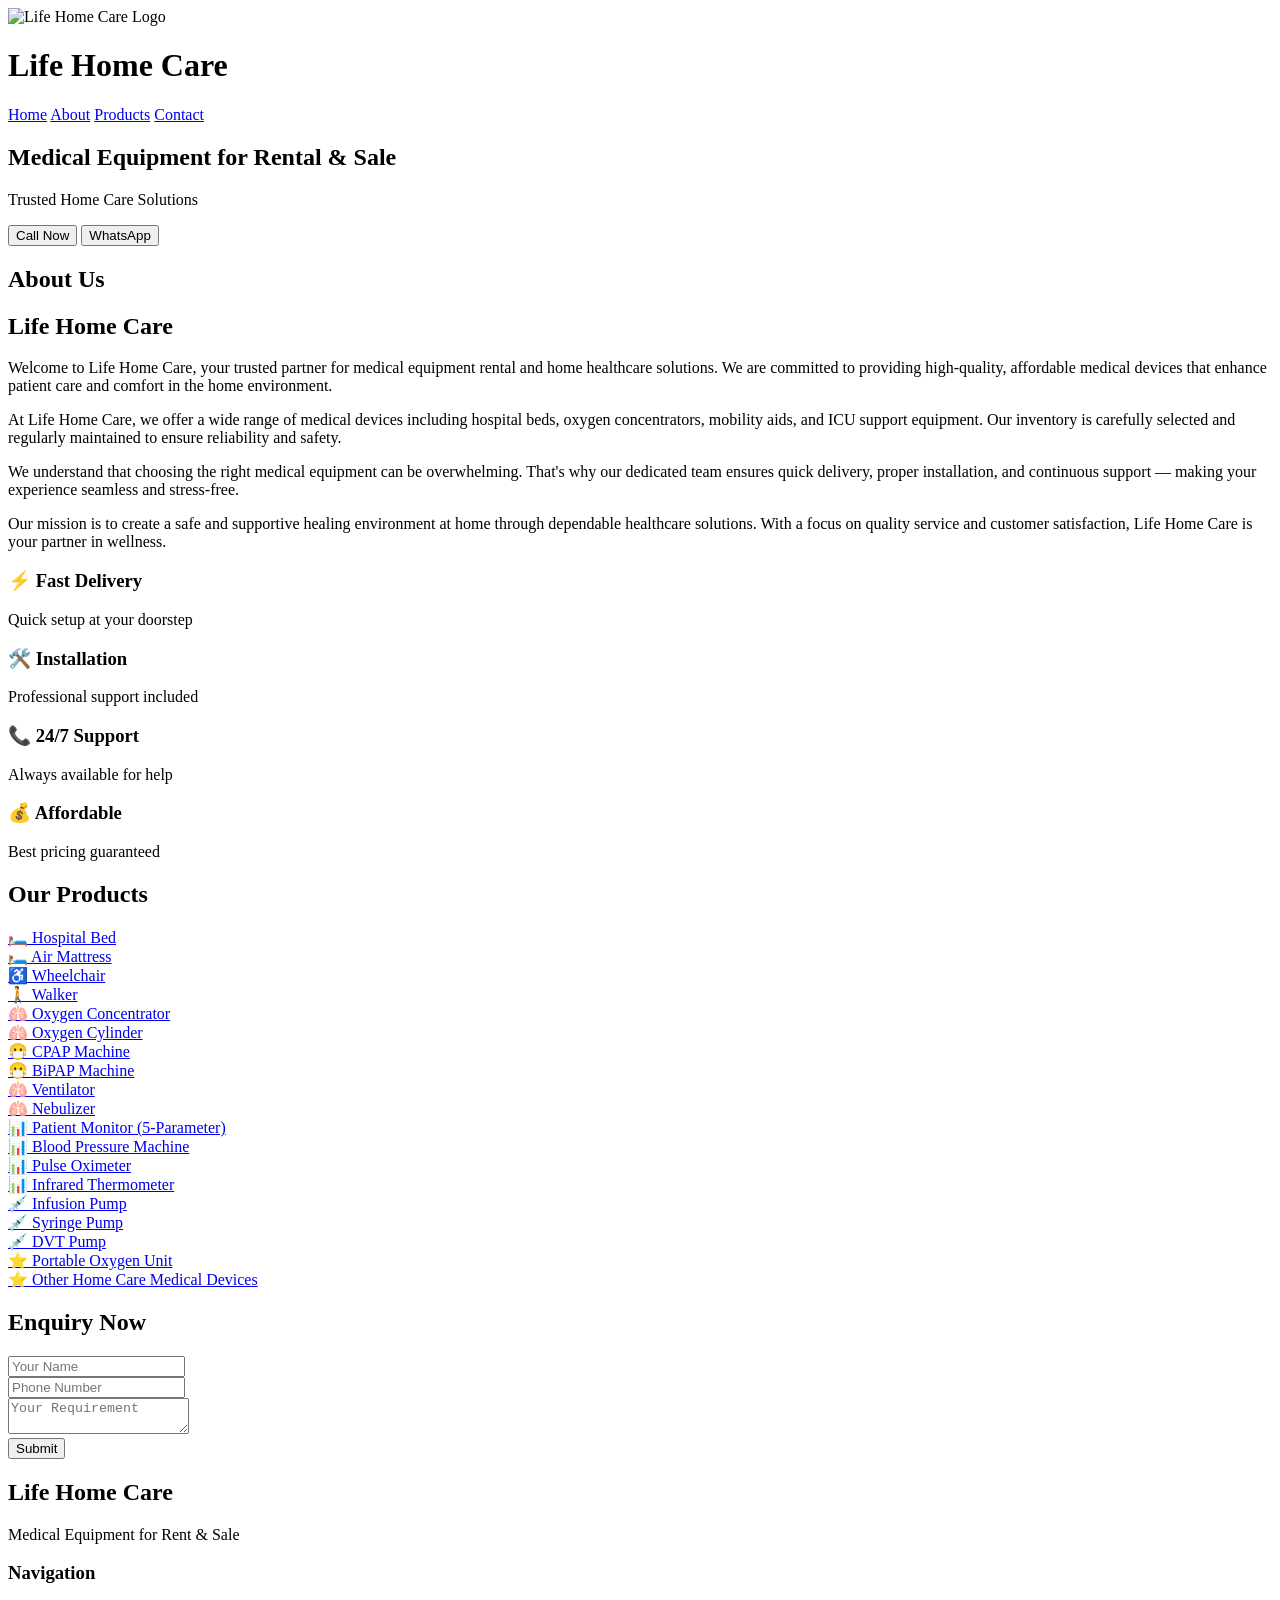
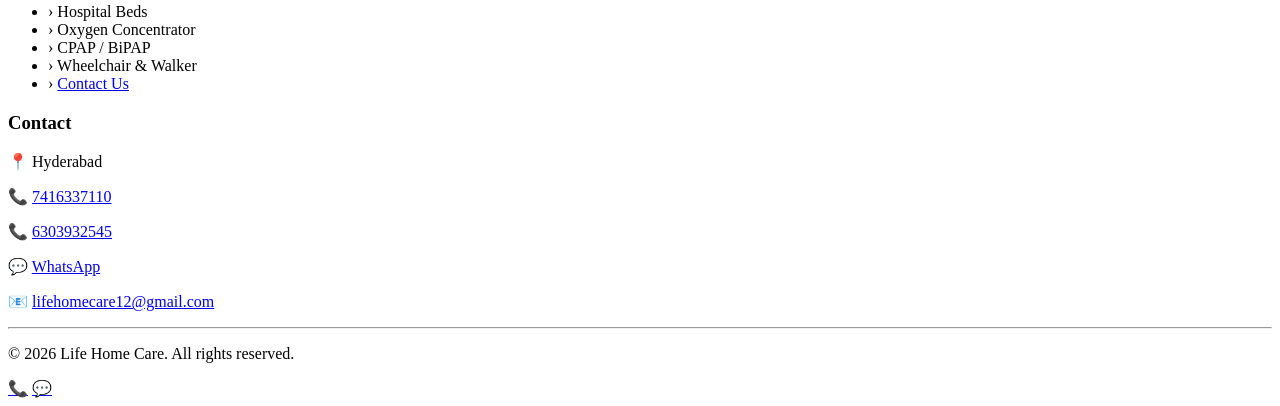
==== index.html @ 4f611ae8 "Refactor: Separate HTML into cleaner structure with external CSS and JS" ====
<!DOCTYPE html>
<html lang="en">
<head>
  <meta charset="UTF-8">
  <meta name="viewport" content="width=device-width, initial-scale=1.0">
  <meta name="description" content="Life Home Care - Medical Equipment Rental & Sale. Hospital beds, oxygen concentrators, mobility aids, and ICU support equipment. Quick delivery and 24/7 support available in Hyderabad.">
  <meta name="theme-color" content="#00a896">
  
  <!-- Open Graph for Social Media -->
  <meta property="og:title" content="Life Home Care - Medical Equipment Rental & Sale">
  <meta property="og:description" content="Trusted home care solutions with quick delivery and professional support">
  <meta property="og:type" content="business.business">
  
  <title>Life Home Care - Medical Equipment Rental & Sale in Hyderabad</title>
  
  <link href="https://fonts.googleapis.com/css2?family=Poppins:wght@300;400;600&display=swap" rel="stylesheet">
  <link rel="stylesheet" href="styles.css">
</head>

<body>
  <!-- HEADER -->
  <header>
    <div class="header-brand">
      <img src="logo.jpg" alt="Life Home Care Logo" class="logo">
      <h1 class="brand-name">Life <span class="brand-highlight">Home Care</span></h1>
    </div>
    
    <nav class="navbar">
      <a href="#home" class="nav-link">Home</a>
      <a href="#about" class="nav-link">About</a>
      <a href="#products" class="nav-link">Products</a>
      <a href="#contact" class="nav-link">Contact</a>
    </nav>
  </header>

  <!-- MAIN CONTENT -->
  <main>
    <!-- HERO SECTION -->
    <section id="home" class="hero">
      <div class="hero-content">
        <h1 class="hero-title">Medical Equipment for Rental & Sale</h1>
        <p class="hero-subtitle">Trusted Home Care Solutions</p>
        
        <div class="hero-buttons">
          <button class="btn btn-primary" data-action="call">Call Now</button>
          <button class="btn btn-secondary" data-action="whatsapp">WhatsApp</button>
        </div>
      </div>
    </section>

    <!-- ABOUT SECTION -->
    <section id="about" class="section about">
      <div class="container">
        <h2 class="section-subtitle">About Us</h2>
        <h1 class="section-title">Life Home Care</h1>
        
        <div class="about-content">
          <p>Welcome to <span class="text-accent">Life Home Care</span>, your trusted partner for medical equipment rental and home healthcare solutions. We are committed to providing high-quality, affordable medical devices that enhance patient care and comfort in the home environment.</p>

          <p>At <span class="text-highlight">Life Home Care</span>, we offer a wide range of medical devices including hospital beds, oxygen concentrators, mobility aids, and ICU support equipment. Our inventory is carefully selected and regularly maintained to ensure reliability and safety.</p>

          <p>We understand that choosing the right medical equipment can be overwhelming. That's why our dedicated team ensures quick delivery, proper installation, and continuous support — making your experience seamless and stress-free.</p>

          <p>Our mission is to create a safe and supportive healing environment at home through dependable healthcare solutions. With a focus on quality service and customer satisfaction, <span class="text-accent">Life Home Care</span> is your partner in wellness.</p>
        </div>

        <!-- HIGHLIGHTS -->
        <div class="highlights">
          <div class="highlight-card">
            <h3>⚡ Fast Delivery</h3>
            <p>Quick setup at your doorstep</p>
          </div>

          <div class="highlight-card">
            <h3>🛠️ Installation</h3>
            <p>Professional support included</p>
          </div>

          <div class="highlight-card">
            <h3>📞 24/7 Support</h3>
            <p>Always available for help</p>
          </div>

          <div class="highlight-card">
            <h3>💰 Affordable</h3>
            <p>Best pricing guaranteed</p>
          </div>
        </div>
      </div>
    </section>

    <!-- PRODUCTS SECTION -->
    <section id="products" class="section products-section">
      <div class="container">
        <h2 class="section-title">Our Products</h2>
        
        <div class="products-grid">
          <!-- Patient Care Equipment -->
          <div class="product-card">
            <a href="https://wa.me/916303932545?text=Hospital%20Bed" rel="noopener noreferrer">🛏️ Hospital Bed</a>
          </div>
          <div class="product-card">
            <a href="https://wa.me/916303932545?text=Air%20Mattress" rel="noopener noreferrer">🛏️ Air Mattress</a>
          </div>
          <div class="product-card">
            <a href="https://wa.me/916303932545?text=Wheelchair" rel="noopener noreferrer">♿ Wheelchair</a>
          </div>
          <div class="product-card">
            <a href="https://wa.me/916303932545?text=Walker" rel="noopener noreferrer">🚶 Walker</a>
          </div>

          <!-- Respiratory Equipment -->
          <div class="product-card">
            <a href="https://wa.me/916303932545?text=Oxygen%20Concentrator" rel="noopener noreferrer">🫁 Oxygen Concentrator</a>
          </div>
          <div class="product-card">
            <a href="https://wa.me/916303932545?text=Oxygen%20Cylinder" rel="noopener noreferrer">🫁 Oxygen Cylinder</a>
          </div>
          <div class="product-card">
            <a href="https://wa.me/916303932545?text=CPAP%20Machine" rel="noopener noreferrer">😷 CPAP Machine</a>
          </div>
          <div class="product-card">
            <a href="https://wa.me/916303932545?text=BiPAP%20Machine" rel="noopener noreferrer">😷 BiPAP Machine</a>
          </div>
          <div class="product-card">
            <a href="https://wa.me/916303932545?text=Ventilator" rel="noopener noreferrer">🫁 Ventilator</a>
          </div>
          <div class="product-card">
            <a href="https://wa.me/916303932545?text=Nebulizer" rel="noopener noreferrer">🫁 Nebulizer</a>
          </div>

          <!-- Monitoring Devices -->
          <div class="product-card">
            <a href="https://wa.me/916303932545?text=Patient%20Monitor" rel="noopener noreferrer">📊 Patient Monitor (5-Parameter)</a>
          </div>
          <div class="product-card">
            <a href="https://wa.me/916303932545?text=Blood%20Pressure%20Machine" rel="noopener noreferrer">📊 Blood Pressure Machine</a>
          </div>
          <div class="product-card">
            <a href="https://wa.me/916303932545?text=Pulse%20Oximeter" rel="noopener noreferrer">📊 Pulse Oximeter</a>
          </div>
          <div class="product-card">
            <a href="https://wa.me/916303932545?text=Infrared%20Thermometer" rel="noopener noreferrer">📊 Infrared Thermometer</a>
          </div>

          <!-- Medical Pumps & Support -->
          <div class="product-card">
            <a href="https://wa.me/916303932545?text=Infusion%20Pump" rel="noopener noreferrer">💉 Infusion Pump</a>
          </div>
          <div class="product-card">
            <a href="https://wa.me/916303932545?text=Syringe%20Pump" rel="noopener noreferrer">💉 Syringe Pump</a>
          </div>
          <div class="product-card">
            <a href="https://wa.me/916303932545?text=DVT%20Pump" rel="noopener noreferrer">💉 DVT Pump</a>
          </div>

          <!-- Additional Equipment -->
          <div class="product-card">
            <a href="https://wa.me/916303932545?text=Portable%20Oxygen%20Unit" rel="noopener noreferrer">⭐ Portable Oxygen Unit</a>
          </div>
          <div class="product-card">
            <a href="https://wa.me/916303932545?text=Other%20Home%20Care%20Medical%20Devices" rel="noopener noreferrer">⭐ Other Home Care Medical Devices</a>
          </div>
        </div>
      </div>
    </section>

    <!-- CONTACT SECTION -->
    <section id="contact" class="section contact">
      <div class="container">
        <h2 class="section-title">Enquiry Now</h2>
        
        <form class="contact-form" action="https://formsubmit.co/lifehomecare12@gmail.com" method="POST">
          <input type="hidden" name="_captcha" value="false">
          <input type="hidden" name="_next" value="https://abbasahmed11072.github.io/lifehomecare/">
          
          <div class="form-group">
            <input type="text" name="name" placeholder="Your Name" required aria-label="Full Name">
          </div>
          
          <div class="form-group">
            <input type="tel" name="phone" placeholder="Phone Number" required aria-label="Phone Number">
          </div>
          
          <div class="form-group">
            <textarea name="message" placeholder="Your Requirement" aria-label="Message"></textarea>
          </div>
          
          <button type="submit" class="btn btn-submit">Submit</button>
        </form>
      </div>
    </section>
  </main>

  <!-- FOOTER -->
  <footer class="footer">
    <div class="container">
      <div class="footer-grid">
        <div class="footer-section">
          <h2 class="footer-title">Life Home Care</h2>
          <p>Medical Equipment for Rent & Sale</p>
        </div>

        <div class="footer-section">
          <h3>Navigation</h3>
          <ul class="footer-list">
            <li>› Hospital Beds</li>
            <li>› Oxygen Concentrator</li>
            <li>› CPAP / BiPAP</li>
            <li>› Wheelchair & Walker</li>
            <li>› <a href="#contact">Contact Us</a></li>
          </ul>
        </div>

        <div class="footer-section">
          <h3>Contact</h3>
          <p>📍 Hyderabad</p>
          <p>📞 <a href="tel:+917416337110">7416337110</a></p>
          <p>📞 <a href="tel:+916303932545">6303932545</a></p>
          <p>💬 <a href="https://wa.me/916303932545" rel="noopener noreferrer">WhatsApp</a></p>
          <p>📧 <a href="mailto:lifehomecare12@gmail.com">lifehomecare12@gmail.com</a></p>
        </div>
      </div>

      <hr class="footer-divider">
      <p class="footer-copyright">© 2026 Life Home Care. All rights reserved.</p>
    </div>
  </footer>

  <!-- FLOATING ACTION BUTTONS -->
  <a href="tel:+916303932545" class="floating-btn call-btn" aria-label="Call us">📞</a>
  <a href="https://wa.me/916303932545" class="floating-btn whatsapp-btn" aria-label="Contact us on WhatsApp" rel="noopener noreferrer">💬</a>

  <script src="script.js"></script>
</body>
</html>
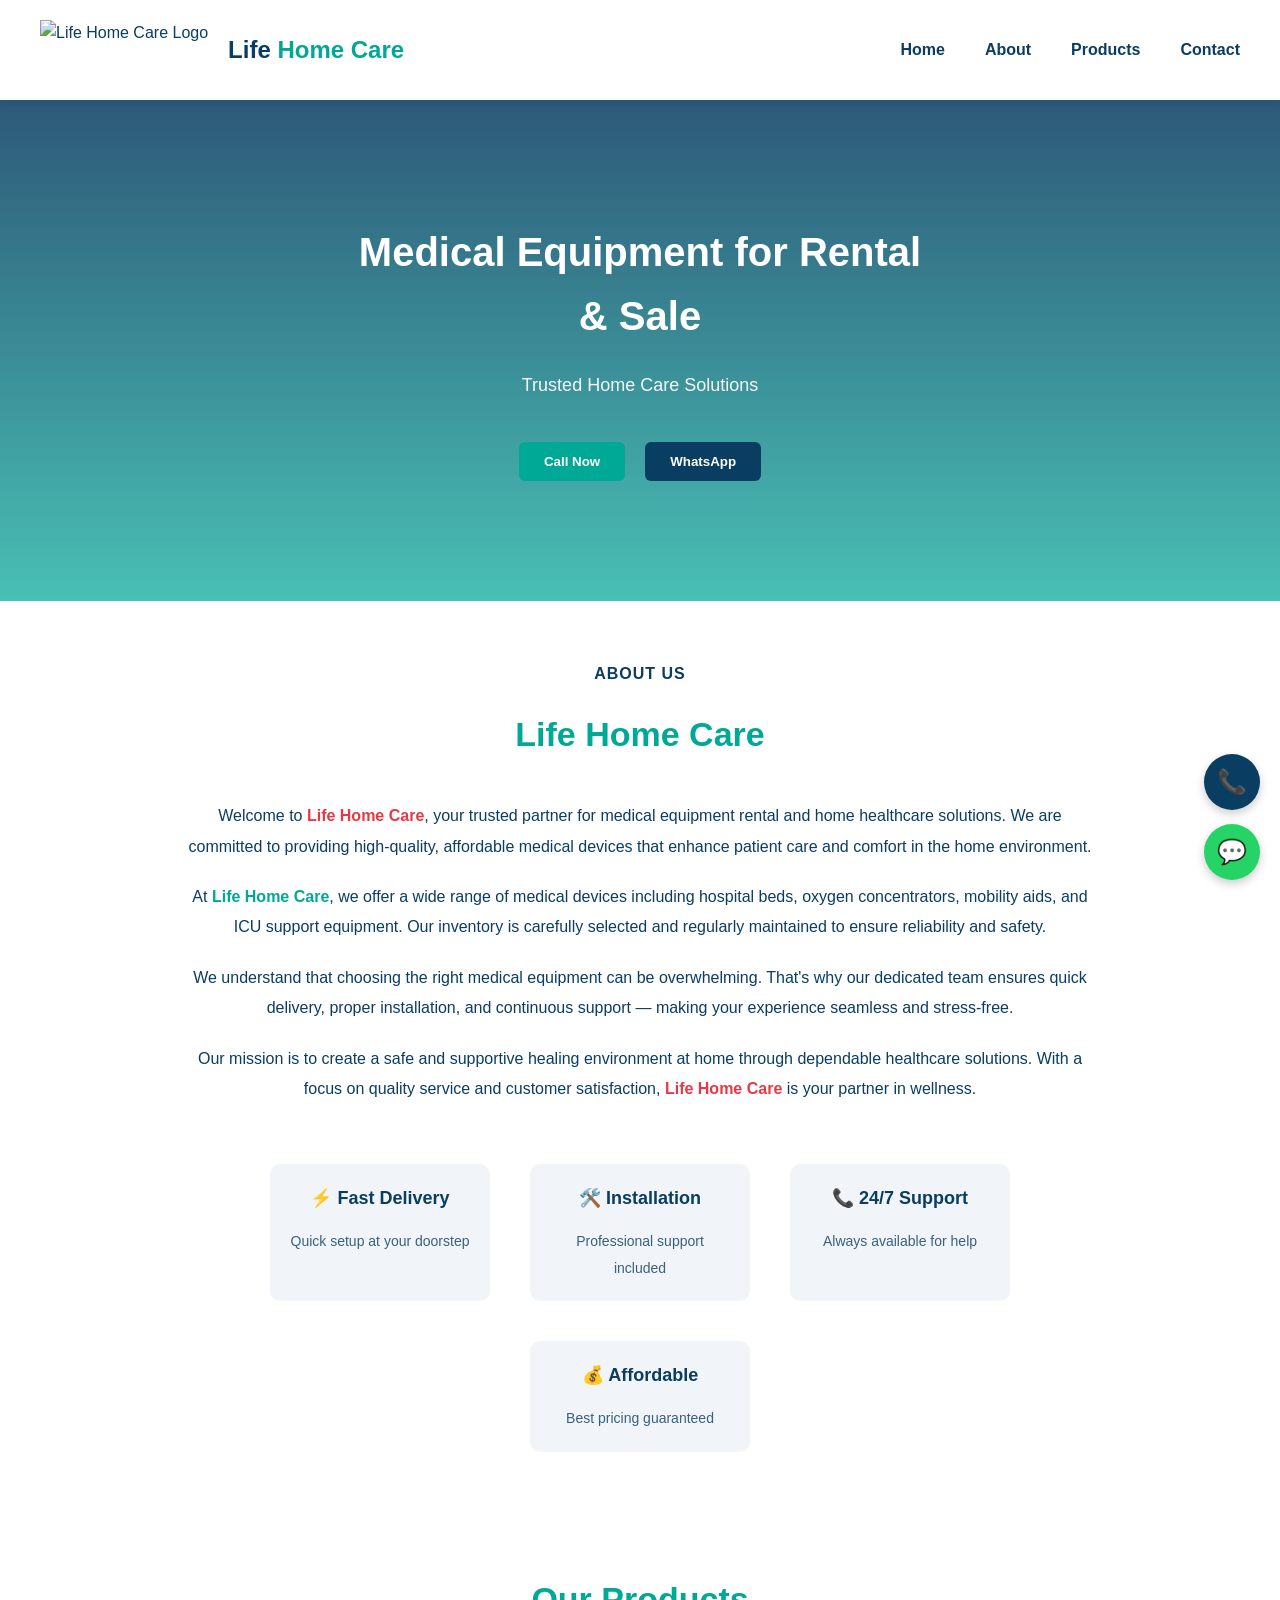
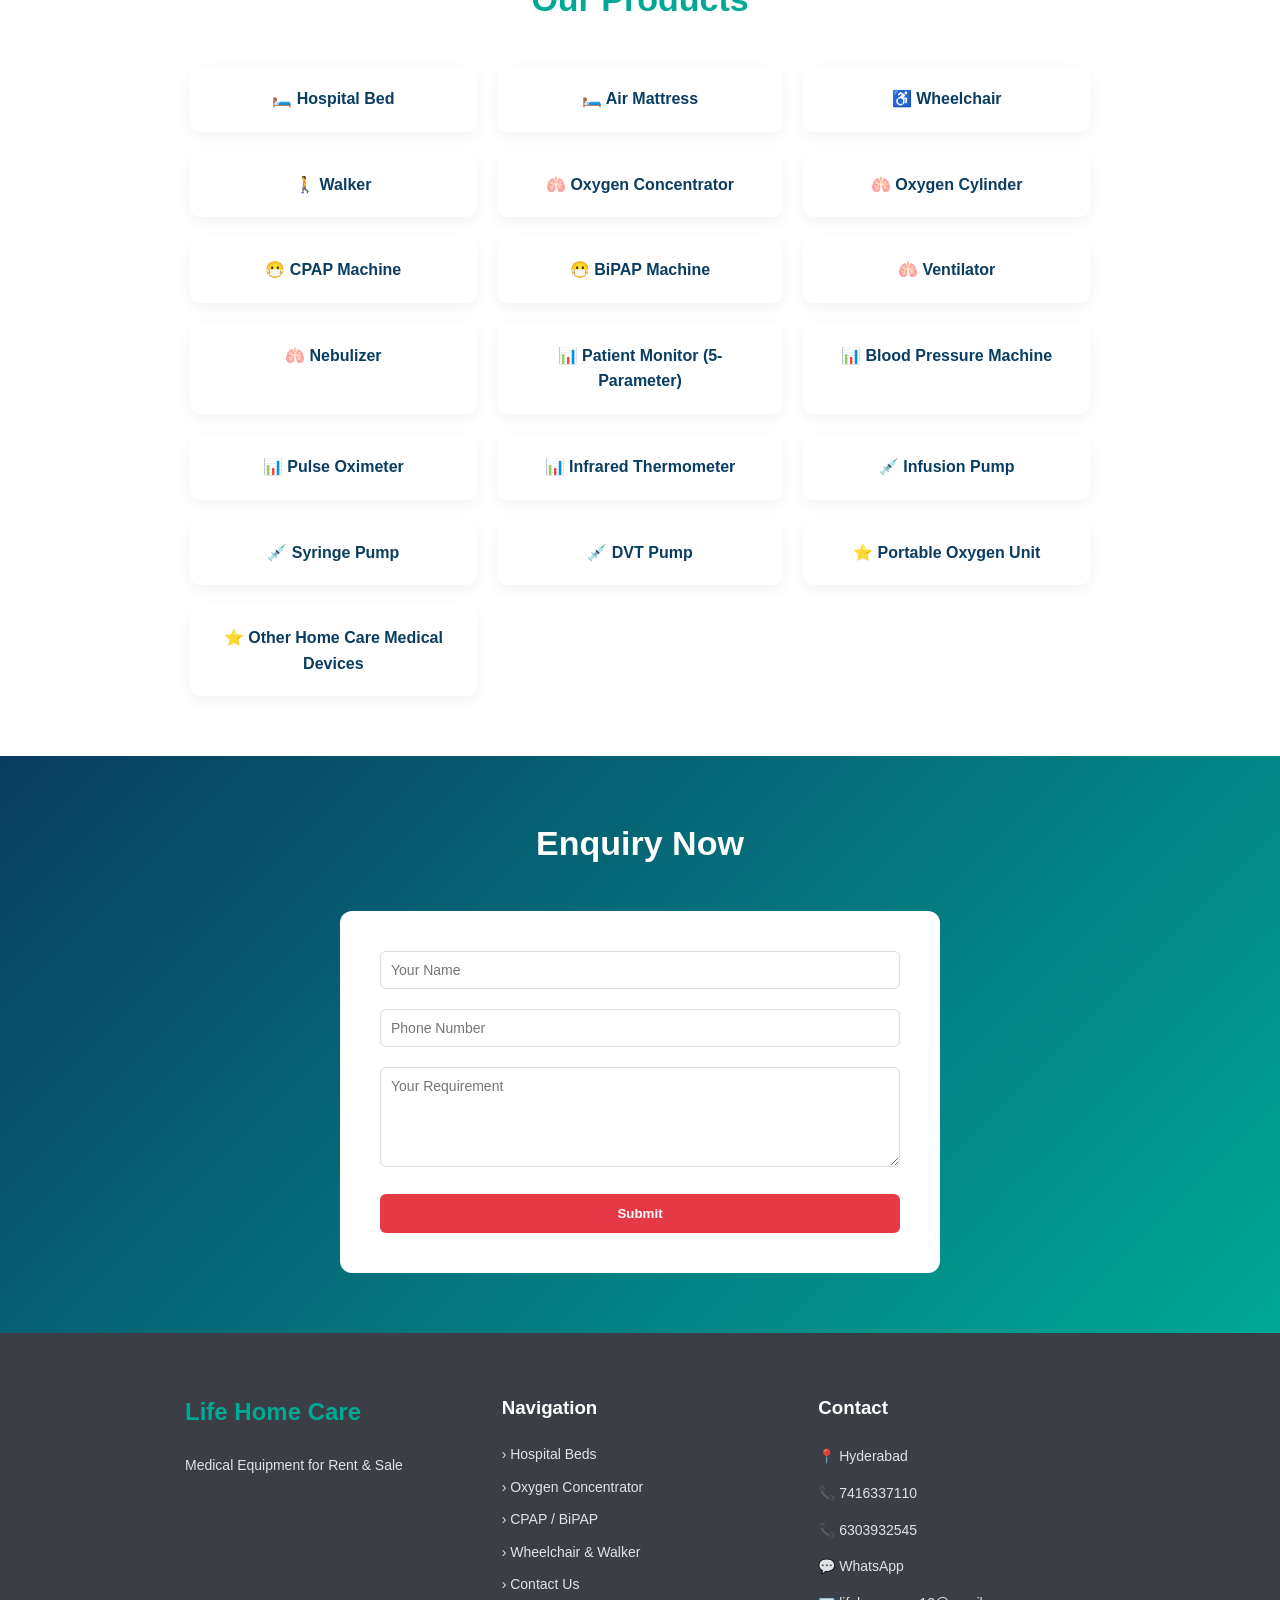
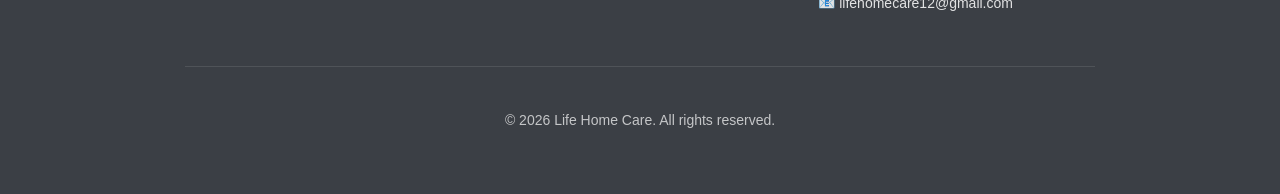
==== commit 27f31576: "Refactor: Separate HTML into cleaner structure with external CSS and JS, improve SEO and accessibili" ====
--- a/index.html
+++ b/index.html
@@ -233,4 +233,4 @@
 
   <script src="script.js"></script>
 </body>
-</html>
+</html>
--- a/styles.css
+++ b/styles.css
@@ -0,0 +1,583 @@
+:root {
+  --color-primary: #0a3d62;
+  --color-secondary: #00a896;
+  --color-accent: #e63946;
+  --color-light: #f4f7fb;
+  --color-white: #ffffff;
+  --color-dark: #3b3f45;
+  --color-border: #ddd;
+  --color-shadow: rgba(0, 0, 0, 0.08);
+  --color-whatsapp: #25D366;
+  --color-highlight: #f1f5f9;
+  
+  --font-family: 'Poppins', sans-serif;
+  --font-weight-light: 300;
+  --font-weight-normal: 400;
+  --font-weight-bold: 600;
+  
+  --spacing-xs: 10px;
+  --spacing-sm: 15px;
+  --spacing-md: 20px;
+  --spacing-lg: 40px;
+  --spacing-xl: 60px;
+  --spacing-2xl: 120px;
+}
+
+/* ===== RESET & GLOBAL STYLES ===== */
+* {
+  box-sizing: border-box;
+}
+
+html {
+  scroll-behavior: smooth;
+}
+
+body {
+  margin: 0;
+  padding: 0;
+  font-family: var(--font-family);
+  background: var(--color-light);
+  color: var(--color-primary);
+  line-height: 1.6;
+}
+
+h1, h2, h3, h4, h5, h6 {
+  margin: 0;
+  font-weight: var(--font-weight-bold);
+}
+
+p {
+  margin: 0;
+  line-height: 1.9;
+}
+
+a {
+  color: inherit;
+  text-decoration: none;
+  transition: color 0.3s ease;
+}
+
+button {
+  font-family: var(--font-family);
+  cursor: pointer;
+  transition: all 0.3s ease;
+}
+
+input, textarea {
+  font-family: var(--font-family);
+}
+
+/* ===== CONTAINER & UTILITIES ===== */
+.container {
+  max-width: 950px;
+  margin: 0 auto;
+  padding: 0 var(--spacing-md);
+}
+
+/* ===== HEADER ===== */
+header {
+  position: sticky;
+  top: 0;
+  z-index: 100;
+  display: flex;
+  justify-content: space-between;
+  align-items: center;
+  padding: var(--spacing-md) var(--spacing-lg);
+  background: var(--color-white);
+  box-shadow: 0 2px 10px var(--color-shadow);
+}
+
+.header-brand {
+  display: flex;
+  align-items: center;
+  gap: var(--spacing-md);
+}
+
+.logo {
+  height: 60px;
+  object-fit: contain;
+}
+
+.brand-name {
+  margin: 0;
+  font-size: 24px;
+  font-weight: var(--font-weight-bold);
+  color: var(--color-primary);
+}
+
+.brand-highlight {
+  color: var(--color-secondary);
+}
+
+.navbar {
+  display: flex;
+  gap: var(--spacing-lg);
+  list-style: none;
+  margin: 0;
+  padding: 0;
+}
+
+.nav-link {
+  color: var(--color-primary);
+  font-weight: var(--font-weight-bold);
+  transition: color 0.3s ease;
+}
+
+.nav-link:hover,
+.nav-link:focus {
+  color: var(--color-secondary);
+  outline: none;
+}
+
+/* ===== HERO SECTION ===== */
+.hero {
+  background: linear-gradient(rgba(10, 61, 98, 0.85), rgba(0, 168, 150, 0.7)),
+              url('https://source.unsplash.com/1600x700/?hospital') center/cover;
+  color: var(--color-white);
+  text-align: center;
+  padding: var(--spacing-2xl) var(--spacing-md);
+  min-height: 400px;
+  display: flex;
+  align-items: center;
+  justify-content: center;
+}
+
+.hero-content {
+  max-width: 600px;
+}
+
+.hero-title {
+  font-size: 40px;
+  font-weight: var(--font-weight-bold);
+  margin-bottom: var(--spacing-md);
+}
+
+.hero-subtitle {
+  font-size: 18px;
+  margin-bottom: var(--spacing-lg);
+  opacity: 0.95;
+}
+
+.hero-buttons {
+  display: flex;
+  justify-content: center;
+  gap: var(--spacing-md);
+  flex-wrap: wrap;
+}
+
+/* ===== BUTTONS ===== */
+.btn {
+  background: var(--color-secondary);
+  color: var(--color-white);
+  padding: 12px 25px;
+  border: none;
+  border-radius: 6px;
+  font-weight: var(--font-weight-bold);
+  cursor: pointer;
+  transition: all 0.3s ease;
+}
+
+.btn:hover,
+.btn:focus {
+  transform: translateY(-2px);
+  box-shadow: 0 5px 15px rgba(0, 168, 150, 0.3);
+  outline: none;
+}
+
+.btn-primary {
+  background: var(--color-secondary);
+}
+
+.btn-secondary {
+  background: var(--color-primary);
+}
+
+.btn-submit {
+  width: 100%;
+  background: var(--color-accent);
+  padding: 12px;
+}
+
+/* ===== SECTIONS ===== */
+.section {
+  padding: var(--spacing-xl) var(--spacing-md);
+  background: var(--color-white);
+}
+
+.section-subtitle {
+  font-size: 16px;
+  color: var(--color-primary);
+  font-weight: var(--font-weight-bold);
+  margin-bottom: var(--spacing-md);
+  text-transform: uppercase;
+  letter-spacing: 1px;
+}
+
+.section-title {
+  font-size: 34px;
+  color: var(--color-secondary);
+  margin-bottom: var(--spacing-lg);
+  text-align: center;
+}
+
+/* ===== ABOUT SECTION ===== */
+.about {
+  text-align: center;
+}
+
+.about-content {
+  margin-bottom: var(--spacing-xl);
+}
+
+.about-content p {
+  font-size: 16px;
+  margin-bottom: var(--spacing-md);
+}
+
+.text-accent {
+  color: var(--color-accent);
+  font-weight: var(--font-weight-bold);
+}
+
+.text-highlight {
+  color: var(--color-secondary);
+  font-weight: var(--font-weight-bold);
+}
+
+/* ===== HIGHLIGHTS ===== */
+.highlights {
+  display: flex;
+  justify-content: center;
+  gap: var(--spacing-lg);
+  flex-wrap: wrap;
+  margin-top: var(--spacing-xl);
+}
+
+.highlight-card {
+  background: var(--color-highlight);
+  padding: var(--spacing-md);
+  border-radius: 10px;
+  width: 220px;
+  transition: transform 0.3s ease;
+}
+
+.highlight-card:hover {
+  transform: translateY(-5px);
+}
+
+.highlight-card h3 {
+  margin-bottom: var(--spacing-sm);
+  font-size: 18px;
+}
+
+.highlight-card p {
+  font-size: 14px;
+  opacity: 0.8;
+}
+
+/* ===== PRODUCTS SECTION ===== */
+.products-section {
+  background: var(--color-white);
+}
+
+.products-grid {
+  display: grid;
+  grid-template-columns: repeat(auto-fit, minmax(220px, 1fr));
+  gap: var(--spacing-md);
+  max-width: 900px;
+  margin: 0 auto;
+}
+
+.product-card {
+  background: var(--color-white);
+  padding: var(--spacing-md);
+  border-radius: 10px;
+  text-align: center;
+  box-shadow: 0 5px 15px rgba(0, 0, 0, 0.05);
+  transition: all 0.3s ease;
+}
+
+.product-card:hover {
+  transform: translateY(-5px);
+  box-shadow: 0 10px 25px rgba(0, 0, 0, 0.1);
+}
+
+.product-card a {
+  color: var(--color-primary);
+  font-weight: var(--font-weight-bold);
+  font-size: 16px;
+  display: block;
+  transition: color 0.3s ease;
+}
+
+.product-card a:hover,
+.product-card a:focus {
+  color: var(--color-secondary);
+}
+
+/* ===== CONTACT SECTION ===== */
+.contact {
+  background: linear-gradient(135deg, var(--color-primary), var(--color-secondary));
+  color: var(--color-white);
+  text-align: center;
+}
+
+.contact .section-title {
+  color: var(--color-white);
+}
+
+.contact-form {
+  max-width: 600px;
+  margin: auto;
+  background: var(--color-white);
+  padding: var(--spacing-lg);
+  border-radius: 12px;
+  color: var(--color-primary);
+}
+
+.form-group {
+  margin-bottom: var(--spacing-md);
+}
+
+.contact-form input,
+.contact-form textarea {
+  width: 100%;
+  padding: var(--spacing-xs);
+  margin: 0;
+  border-radius: 6px;
+  border: 1px solid var(--color-border);
+  font-size: 14px;
+  font-family: var(--font-family);
+}
+
+.contact-form input:focus,
+.contact-form textarea:focus {
+  outline: none;
+  border-color: var(--color-secondary);
+  box-shadow: 0 0 5px rgba(0, 168, 150, 0.2);
+}
+
+.contact-form textarea {
+  resize: vertical;
+  min-height: 100px;
+}
+
+/* ===== FOOTER ===== */
+.footer {
+  background: var(--color-dark);
+  color: var(--color-white);
+  padding: var(--spacing-xl) var(--spacing-md);
+}
+
+.footer-grid {
+  display: grid;
+  grid-template-columns: repeat(auto-fit, minmax(250px, 1fr));
+  gap: var(--spacing-lg);
+  max-width: 1100px;
+  margin: 0 auto var(--spacing-lg);
+}
+
+.footer-section h2,
+.footer-section h3 {
+  margin-bottom: var(--spacing-md);
+  color: var(--color-white);
+}
+
+.footer-section h2 {
+  color: var(--color-secondary);
+}
+
+.footer-section p {
+  margin: var(--spacing-xs) 0;
+  font-size: 14px;
+  opacity: 0.85;
+}
+
+.footer-list {
+  list-style: none;
+  padding: 0;
+  margin: 0;
+}
+
+.footer-list li {
+  margin: var(--spacing-xs) 0;
+  font-size: 14px;
+  opacity: 0.85;
+}
+
+.footer-section a {
+  color: var(--color-white);
+  transition: color 0.3s ease;
+}
+
+.footer-section a:hover {
+  color: var(--color-secondary);
+}
+
+.footer-divider {
+  border: none;
+  border-top: 1px solid rgba(255, 255, 255, 0.1);
+  margin: var(--spacing-lg) 0;
+}
+
+.footer-copyright {
+  text-align: center;
+  font-size: 14px;
+  opacity: 0.7;
+  margin: 0;
+}
+
+/* ===== FLOATING ACTION BUTTONS ===== */
+.floating-btn {
+  position: fixed;
+  right: var(--spacing-md);
+  border-radius: 50%;
+  color: var(--color-white);
+  width: 56px;
+  height: 56px;
+  display: flex;
+  align-items: center;
+  justify-content: center;
+  font-size: 24px;
+  box-shadow: 0 4px 10px rgba(0, 0, 0, 0.2);
+  transition: all 0.3s ease;
+  z-index: 50;
+}
+
+.floating-btn:hover,
+.floating-btn:focus {
+  transform: scale(1.1);
+  box-shadow: 0 6px 15px rgba(0, 0, 0, 0.3);
+  outline: none;
+}
+
+.call-btn {
+  bottom: 90px;
+  background: var(--color-primary);
+}
+
+.whatsapp-btn {
+  bottom: 20px;
+  background: var(--color-whatsapp);
+}
+
+/* ===== RESPONSIVE DESIGN ===== */
+@media (max-width: 768px) {
+  header {
+    flex-direction: column;
+    gap: var(--spacing-md);
+    padding: var(--spacing-md);
+  }
+
+  .navbar {
+    gap: var(--spacing-md);
+    flex-wrap: wrap;
+    justify-content: center;
+  }
+
+  .hero-title {
+    font-size: 28px;
+  }
+
+  .hero-subtitle {
+    font-size: 16px;
+  }
+
+  .section-title {
+    font-size: 28px;
+  }
+
+  .hero {
+    padding: 60px var(--spacing-md);
+  }
+
+  .highlights {
+    gap: var(--spacing-md);
+  }
+
+  .highlight-card {
+    width: 100%;
+    max-width: 220px;
+  }
+
+  .products-grid {
+    grid-template-columns: repeat(auto-fit, minmax(150px, 1fr));
+    gap: var(--spacing-md);
+  }
+}
+
+@media (max-width: 480px) {
+  header {
+    padding: var(--spacing-sm);
+  }
+
+  .logo {
+    height: 50px;
+  }
+
+  .brand-name {
+    font-size: 18px;
+  }
+
+  .navbar {
+    gap: var(--spacing-sm);
+  }
+
+  .nav-link {
+    font-size: 14px;
+  }
+
+  .hero-title {
+    font-size: 24px;
+  }
+
+  .hero-buttons {
+    flex-direction: column;
+  }
+
+  .btn {
+    width: 100%;
+  }
+
+  .section {
+    padding: var(--spacing-lg) var(--spacing-md);
+  }
+
+  .products-grid {
+    grid-template-columns: 1fr;
+  }
+
+  .floating-btn {
+    width: 48px;
+    height: 48px;
+    font-size: 20px;
+  }
+
+  .contact-form {
+    padding: var(--spacing-md);
+  }
+}
+
+/* ===== ACCESSIBILITY ===== */
+@media (prefers-reduced-motion: reduce) {
+  * {
+    animation: none !important;
+    transition: none !important;
+  }
+}
+
+@media (prefers-color-scheme: dark) {
+  body {
+    background: #1a1a1a;
+  }
+
+  header {
+    background: #2a2a2a;
+  }
+
+  .section,
+  .product-card {
+    background: #2a2a2a;
+    color: #e0e0e0;
+  }
+}
